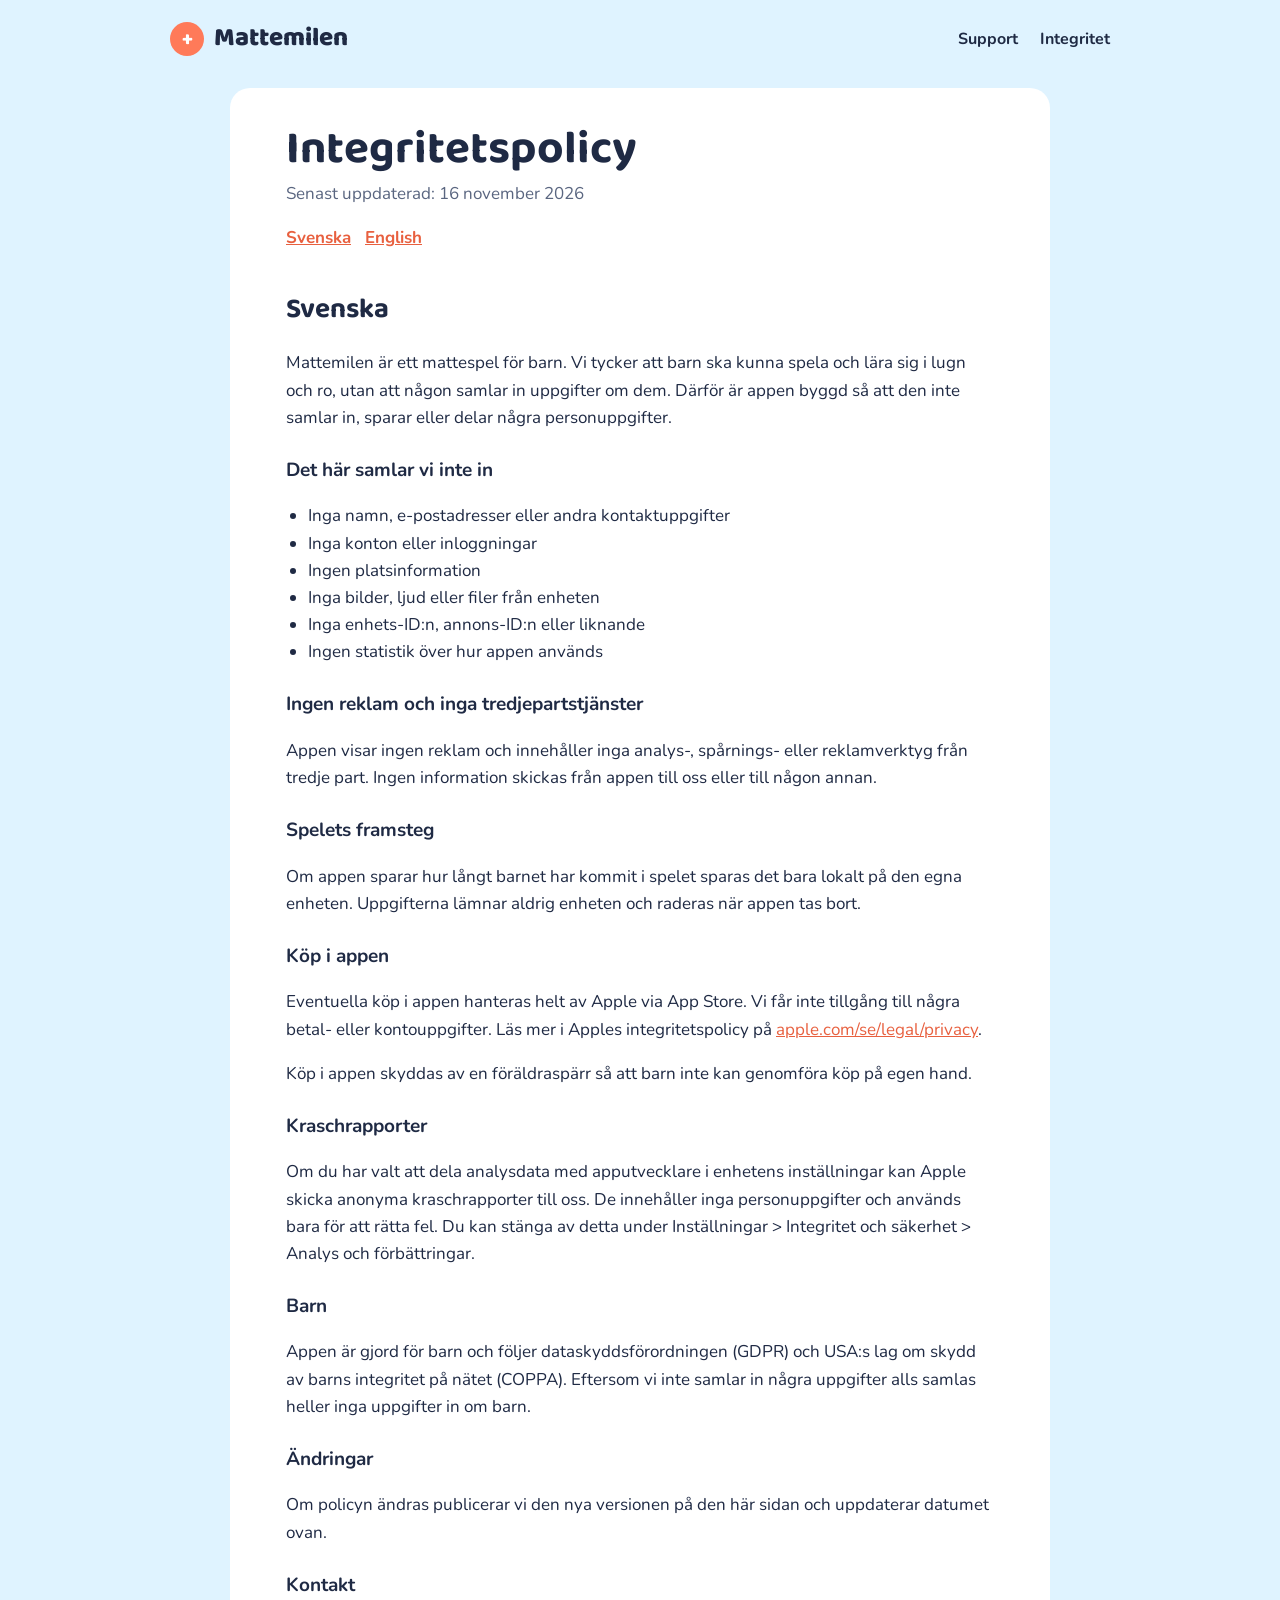
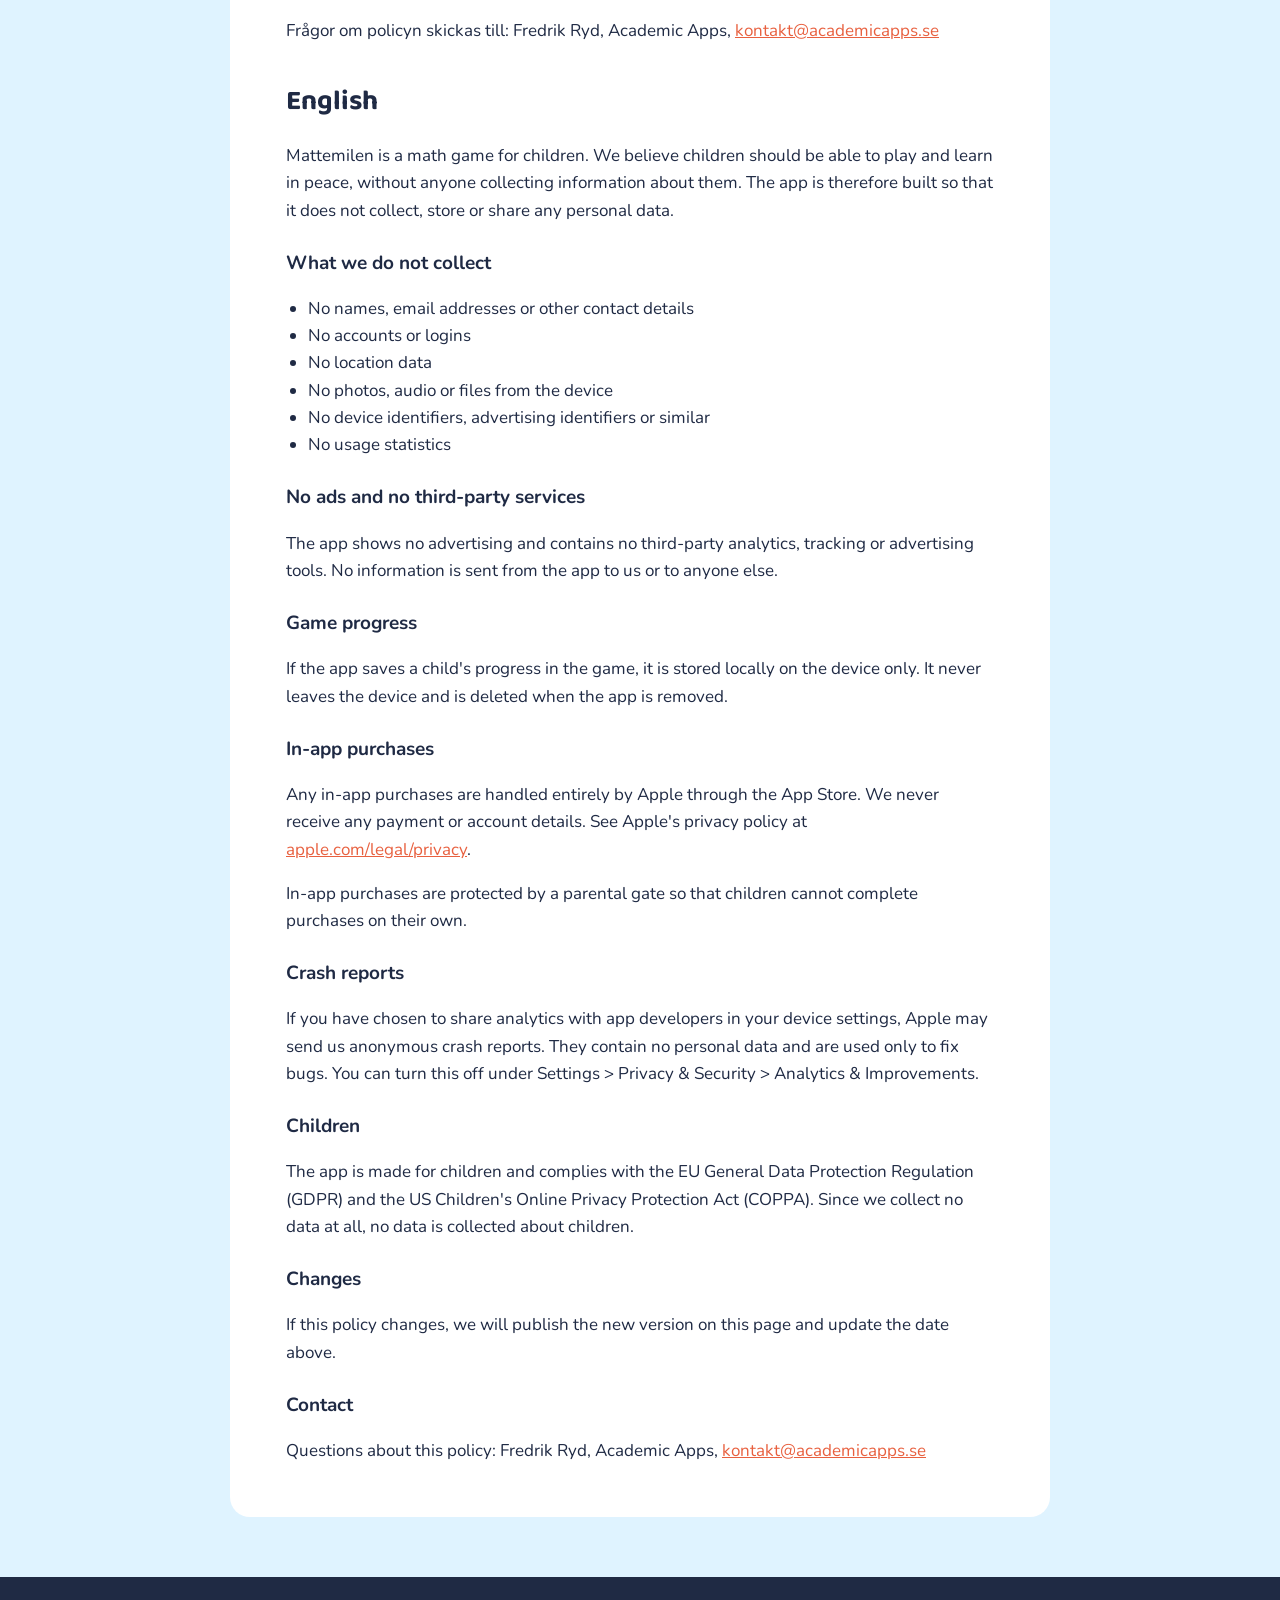
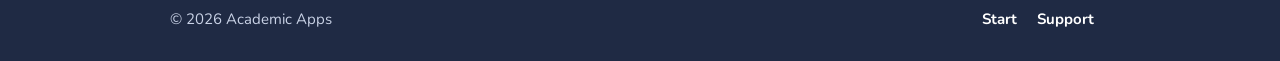
==== integritet.html @ d7e02ff3 "Add files via upload" ====
<!doctype html>
<html lang="sv">
<head>
  <meta charset="utf-8">
  <meta name="viewport" content="width=device-width, initial-scale=1">
  <title>Integritetspolicy – Mattemilen</title>
  <link rel="preconnect" href="https://fonts.googleapis.com">
  <link rel="preconnect" href="https://fonts.gstatic.com" crossorigin>
  <link href="https://fonts.googleapis.com/css2?family=Baloo+2:wght@700;800&family=Nunito:wght@400;700;800&display=swap" rel="stylesheet">
  <link rel="stylesheet" href="style.css">
</head>
<body>

<header class="top">
  <div class="wrap">
    <a class="logo" href="index.html"><span class="dot">+</span>Mattemilen</a>
    <nav>
      <a href="support.html">Support</a>
      <a href="integritet.html">Integritet</a>
    </nav>
  </div>
</header>

<main class="wrap">
  <article class="page">
    <h1>Integritetspolicy</h1>
    <p class="date">Senast uppdaterad: 16 november 2026</p>
    <p class="lang-switch"><a href="#svenska">Svenska</a><a href="#english">English</a></p>

    <h2 id="svenska">Svenska</h2>
    <p>Mattemilen är ett mattespel för barn. Vi tycker att barn ska kunna spela och lära sig i lugn och ro, utan att någon samlar in uppgifter om dem. Därför är appen byggd så att den inte samlar in, sparar eller delar några personuppgifter.</p>

    <h3>Det här samlar vi inte in</h3>
    <ul>
      <li>Inga namn, e-postadresser eller andra kontaktuppgifter</li>
      <li>Inga konton eller inloggningar</li>
      <li>Ingen platsinformation</li>
      <li>Inga bilder, ljud eller filer från enheten</li>
      <li>Inga enhets-ID:n, annons-ID:n eller liknande</li>
      <li>Ingen statistik över hur appen används</li>
    </ul>

    <h3>Ingen reklam och inga tredjepartstjänster</h3>
    <p>Appen visar ingen reklam och innehåller inga analys-, spårnings- eller reklamverktyg från tredje part. Ingen information skickas från appen till oss eller till någon annan.</p>

    <h3>Spelets framsteg</h3>
    <p>Om appen sparar hur långt barnet har kommit i spelet sparas det bara lokalt på den egna enheten. Uppgifterna lämnar aldrig enheten och raderas när appen tas bort.</p>

    <h3>Köp i appen</h3>
    <p>Eventuella köp i appen hanteras helt av Apple via App Store. Vi får inte tillgång till några betal- eller kontouppgifter. Läs mer i Apples integritetspolicy på <a href="https://www.apple.com/se/legal/privacy/">apple.com/se/legal/privacy</a>.</p>
    <p>Köp i appen skyddas av en föräldraspärr så att barn inte kan genomföra köp på egen hand.</p>

    <h3>Kraschrapporter</h3>
    <p>Om du har valt att dela analysdata med apputvecklare i enhetens inställningar kan Apple skicka anonyma kraschrapporter till oss. De innehåller inga personuppgifter och används bara för att rätta fel. Du kan stänga av detta under Inställningar &gt; Integritet och säkerhet &gt; Analys och förbättringar.</p>

    <h3>Barn</h3>
    <p>Appen är gjord för barn och följer dataskyddsförordningen (GDPR) och USA:s lag om skydd av barns integritet på nätet (COPPA). Eftersom vi inte samlar in några uppgifter alls samlas heller inga uppgifter in om barn.</p>

    <h3>Ändringar</h3>
    <p>Om policyn ändras publicerar vi den nya versionen på den här sidan och uppdaterar datumet ovan.</p>

    <h3>Kontakt</h3>
    <p>Frågor om policyn skickas till: Fredrik Ryd, Academic Apps, <a href="mailto:kontakt@academicapps.se">kontakt@academicapps.se</a></p>

    <h2 id="english">English</h2>
    <p>Mattemilen is a math game for children. We believe children should be able to play and learn in peace, without anyone collecting information about them. The app is therefore built so that it does not collect, store or share any personal data.</p>

    <h3>What we do not collect</h3>
    <ul>
      <li>No names, email addresses or other contact details</li>
      <li>No accounts or logins</li>
      <li>No location data</li>
      <li>No photos, audio or files from the device</li>
      <li>No device identifiers, advertising identifiers or similar</li>
      <li>No usage statistics</li>
    </ul>

    <h3>No ads and no third-party services</h3>
    <p>The app shows no advertising and contains no third-party analytics, tracking or advertising tools. No information is sent from the app to us or to anyone else.</p>

    <h3>Game progress</h3>
    <p>If the app saves a child's progress in the game, it is stored locally on the device only. It never leaves the device and is deleted when the app is removed.</p>

    <h3>In-app purchases</h3>
    <p>Any in-app purchases are handled entirely by Apple through the App Store. We never receive any payment or account details. See Apple's privacy policy at <a href="https://www.apple.com/legal/privacy/">apple.com/legal/privacy</a>.</p>
    <p>In-app purchases are protected by a parental gate so that children cannot complete purchases on their own.</p>

    <h3>Crash reports</h3>
    <p>If you have chosen to share analytics with app developers in your device settings, Apple may send us anonymous crash reports. They contain no personal data and are used only to fix bugs. You can turn this off under Settings &gt; Privacy &amp; Security &gt; Analytics &amp; Improvements.</p>

    <h3>Children</h3>
    <p>The app is made for children and complies with the EU General Data Protection Regulation (GDPR) and the US Children's Online Privacy Protection Act (COPPA). Since we collect no data at all, no data is collected about children.</p>

    <h3>Changes</h3>
    <p>If this policy changes, we will publish the new version on this page and update the date above.</p>

    <h3>Contact</h3>
    <p>Questions about this policy: Fredrik Ryd, Academic Apps, <a href="mailto:kontakt@academicapps.se">kontakt@academicapps.se</a></p>
  </article>
</main>

<footer>
  <div class="wrap">
    <div>© 2026 Academic Apps</div>
    <div>
      <a href="index.html">Start</a>
      <a href="support.html">Support</a>
    </div>
  </div>
</footer>

</body>
</html>
---- style.css ----
:root {
  --sky: #dff3ff;
  --sky-deep: #b9e4ff;
  --ink: #1f2a44;
  --muted: #5a6680;
  --road: #3d4660;
  --grass: #7fd18b;
  --sun: #ffc93c;
  --accent: #ff7a59;
  --accent-dark: #e8603f;
  --card: #ffffff;
  --radius: 20px;
}

* { box-sizing: border-box; }

html, body { margin: 0; }

body {
  font-family: "Nunito", system-ui, -apple-system, "Segoe UI", sans-serif;
  color: var(--ink);
  background: var(--sky);
  line-height: 1.6;
  font-size: 17px;
}

a { color: var(--accent-dark); }

.wrap { max-width: 980px; margin: 0 auto; padding: 0 20px; }

/* Header */
header.top {
  padding: 18px 0;
}
header.top .wrap {
  display: flex; align-items: center; justify-content: space-between; gap: 16px;
}
.logo {
  font-family: "Baloo 2", "Nunito", sans-serif;
  font-weight: 800; font-size: 26px; color: var(--ink); text-decoration: none;
  display: flex; align-items: center; gap: 10px;
}
.logo .dot {
  width: 34px; height: 34px; border-radius: 50%; background: var(--accent);
  color: #fff; display: grid; place-items: center; font-size: 20px; line-height: 1;
}
nav a {
  color: var(--ink); text-decoration: none; font-weight: 700; margin-left: 18px; font-size: 16px;
}
nav a:hover { color: var(--accent-dark); }

/* Hero */
.hero {
  background: linear-gradient(180deg, var(--sky) 0%, var(--sky-deep) 100%);
  padding: 30px 0 0;
  overflow: hidden;
}
.hero .wrap { text-align: center; }
.hero h1 {
  font-family: "Baloo 2", "Nunito", sans-serif;
  font-size: clamp(42px, 8vw, 76px);
  line-height: 1.05; margin: 10px 0 12px; letter-spacing: -0.5px;
}
.hero p.lead {
  font-size: clamp(18px, 2.6vw, 22px); color: var(--muted); max-width: 620px; margin: 0 auto 26px;
}
.btn {
  display: inline-block; background: var(--accent); color: #fff; text-decoration: none;
  font-weight: 800; padding: 14px 28px; border-radius: 999px; font-size: 18px;
  box-shadow: 0 6px 0 var(--accent-dark); transition: transform .1s;
}
.btn:hover { transform: translateY(-2px); }
.btn.soon { background: var(--ink); box-shadow: 0 6px 0 #0f1629; cursor: default; }
.btn.soon:hover { transform: none; }
.hero svg { display: block; width: 100%; height: auto; margin-top: 30px; }

/* Sections */
section { padding: 60px 0; }
section.white { background: #fff; }
h2 {
  font-family: "Baloo 2", "Nunito", sans-serif;
  font-size: clamp(30px, 4.5vw, 40px); margin: 0 0 10px; text-align: center;
}
.sub { text-align: center; color: var(--muted); margin: 0 auto 36px; max-width: 560px; }

.cards { display: grid; grid-template-columns: repeat(auto-fit, minmax(240px, 1fr)); gap: 20px; }
.card {
  background: var(--card); border-radius: var(--radius); padding: 26px;
  box-shadow: 0 4px 18px rgba(31, 42, 68, 0.08);
}
section.white .card { background: var(--sky); box-shadow: none; }
.card .icon { font-size: 38px; line-height: 1; }
.card h3 { margin: 12px 0 6px; font-size: 21px; }
.card p { margin: 0; color: var(--muted); }

.promise {
  display: flex; flex-wrap: wrap; justify-content: center; gap: 12px; margin-top: 10px;
}
.pill {
  background: #fff; border-radius: 999px; padding: 10px 18px; font-weight: 700;
  box-shadow: 0 3px 10px rgba(31, 42, 68, 0.07);
}

/* Text pages */
.page { background: #fff; border-radius: var(--radius); padding: 36px clamp(20px, 5vw, 56px); margin: 10px auto 60px; max-width: 820px; }
.page h1 { font-family: "Baloo 2", "Nunito", sans-serif; font-size: clamp(32px, 6vw, 46px); margin: 0 0 6px; line-height: 1.1; }
.page h2 { text-align: left; font-size: 28px; margin: 36px 0 8px; }
.page h3 { margin: 24px 0 4px; font-size: 19px; }
.page .date { color: var(--muted); margin-top: 0; }
.page ul { padding-left: 22px; }
.lang-switch { margin: 14px 0 0; }
.lang-switch a { font-weight: 700; margin-right: 14px; }

.faq details {
  background: var(--sky); border-radius: 14px; padding: 14px 18px; margin: 10px 0;
}
.faq summary { font-weight: 800; cursor: pointer; }
.faq details p { margin: 10px 0 0; color: var(--muted); }

.contact-box {
  background: var(--sky); border-radius: var(--radius); padding: 24px; text-align: center; margin-top: 28px;
}
.contact-box a { font-size: 22px; font-weight: 800; }

/* Footer */
footer {
  background: var(--ink); color: #c9d2e6; padding: 30px 0; font-size: 15px;
}
footer .wrap { display: flex; flex-wrap: wrap; justify-content: space-between; gap: 14px; }
footer a { color: #fff; text-decoration: none; margin-right: 16px; font-weight: 700; }

@media (max-width: 560px) {
  nav a { margin-left: 12px; font-size: 15px; }
  .logo { font-size: 22px; }
  .logo .dot { width: 30px; height: 30px; font-size: 17px; }
}
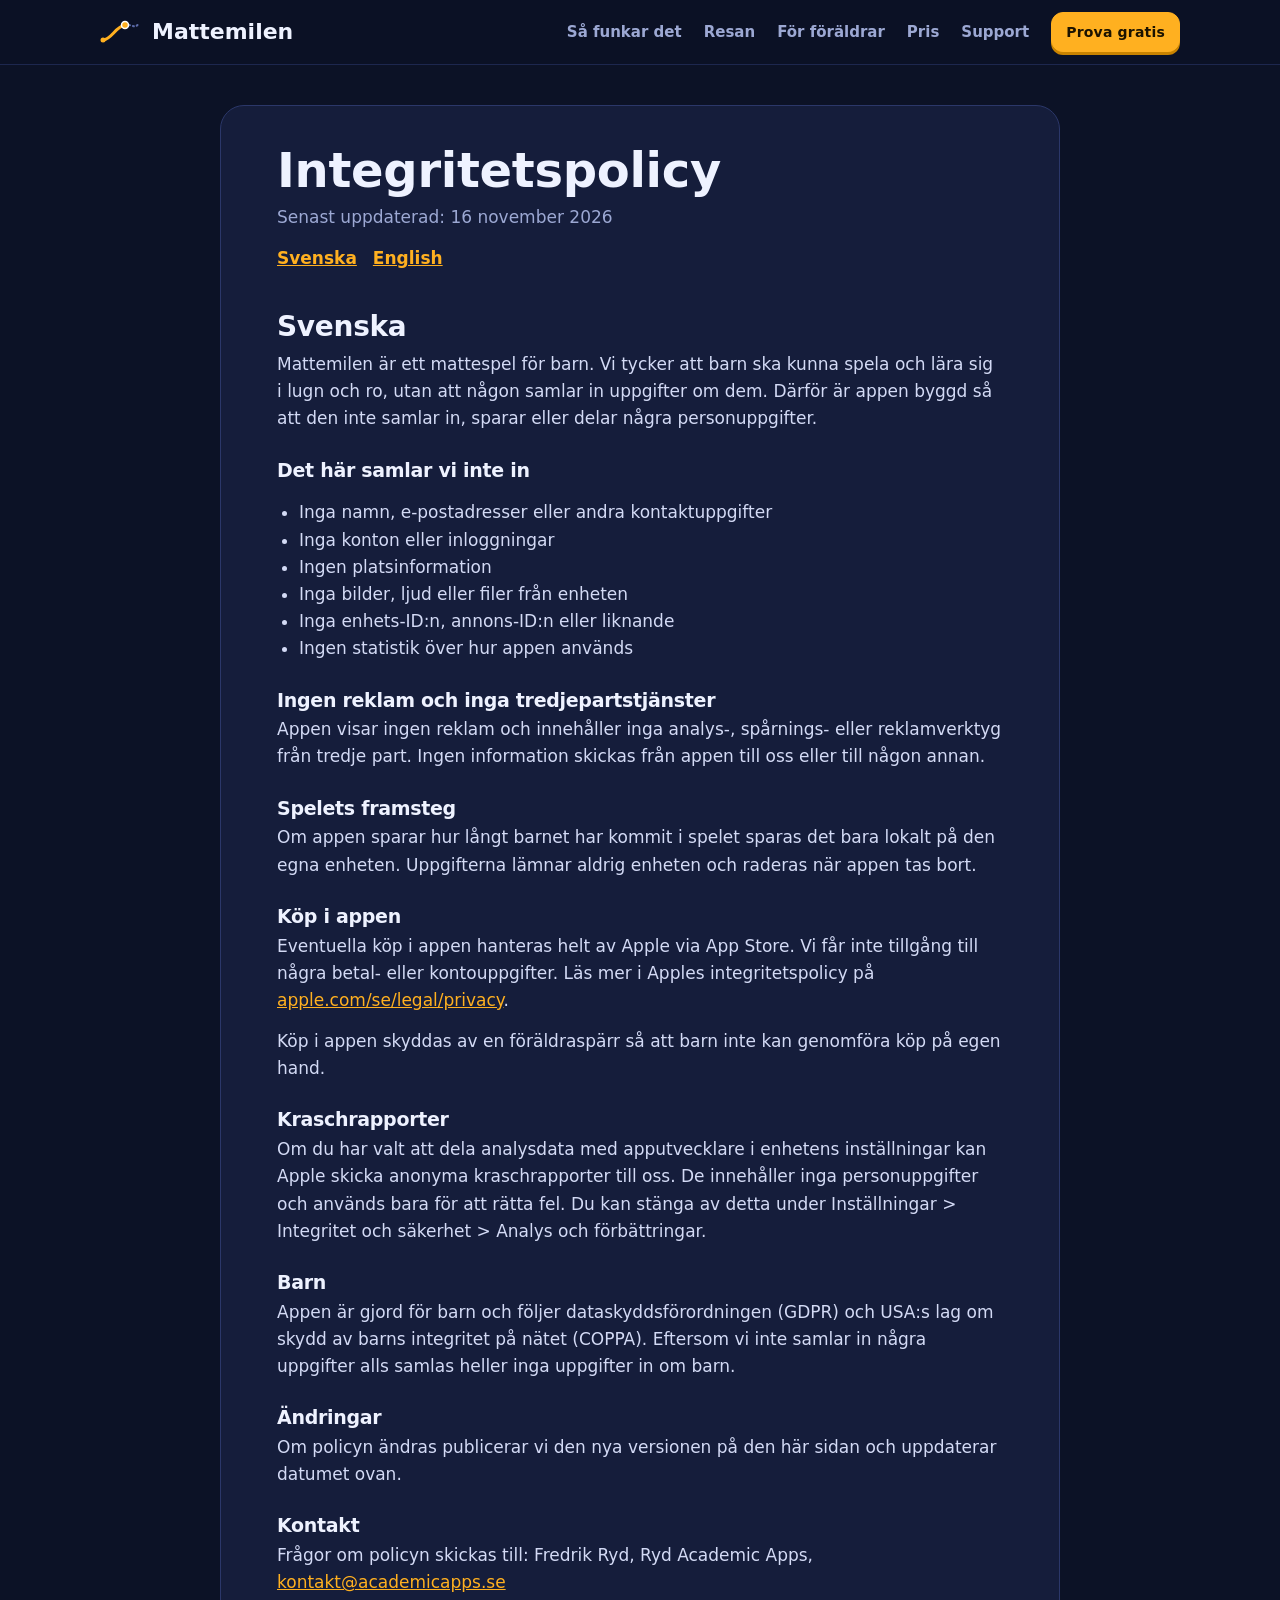
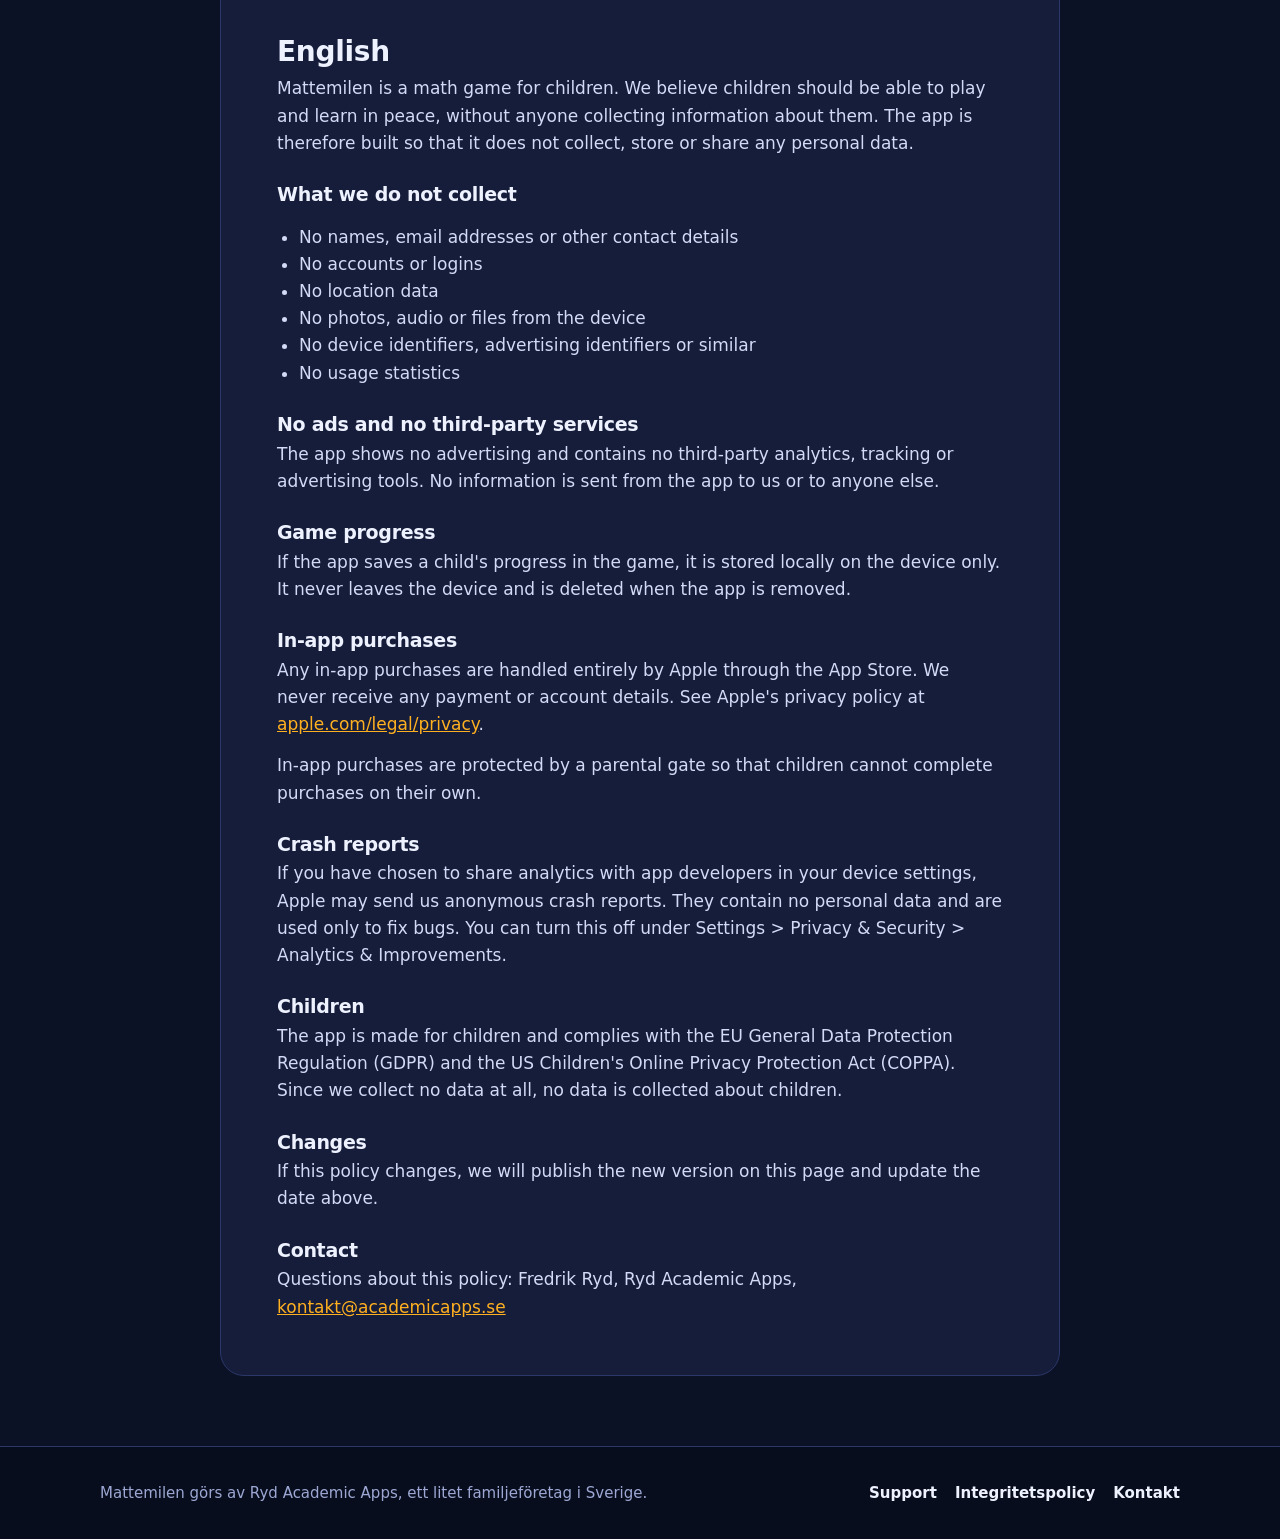
==== commit ac9bd98b: "Add files via upload" ====
--- a/integritet.html
+++ b/integritet.html
@@ -4,28 +4,33 @@
   <meta charset="utf-8">
   <meta name="viewport" content="width=device-width, initial-scale=1">
   <title>Integritetspolicy – Mattemilen</title>
-  <link rel="preconnect" href="https://fonts.googleapis.com">
-  <link rel="preconnect" href="https://fonts.gstatic.com" crossorigin>
-  <link href="https://fonts.googleapis.com/css2?family=Baloo+2:wght@700;800&family=Nunito:wght@400;700;800&display=swap" rel="stylesheet">
+  <meta name="theme-color" content="#0C1226">
   <link rel="stylesheet" href="style.css">
 </head>
 <body>
 
 <header class="top">
   <div class="wrap">
-    <a class="logo" href="index.html"><span class="dot">+</span>Mattemilen</a>
-    <nav>
+    <a class="logo" href="index.html" aria-label="Mattemilen, till startsidan">
+      <svg viewBox="0 0 84 52" aria-hidden="true"><path d="M6 42 C 24 40, 30 16, 50 12" fill="none" stroke="#FFB020" stroke-width="6" stroke-linecap="round"/><path d="M50 12 C 62 9, 70 22, 78 8" fill="none" stroke="#5B6AA8" stroke-width="4" stroke-dasharray="2 6" stroke-linecap="round"/><circle cx="6" cy="42" r="5" fill="#FFB020"/><circle cx="50" cy="12" r="7" fill="#FFB020" stroke="#fff" stroke-width="3"/></svg>
+      Mattemilen
+    </a>
+    <nav class="main">
+      <a href="index.html#sa-funkar-det">Så funkar det</a>
+      <a href="index.html#resan">Resan</a>
+      <a href="index.html#foralder">För föräldrar</a>
+      <a href="index.html#pris">Pris</a>
       <a href="support.html">Support</a>
-      <a href="integritet.html">Integritet</a>
+      <a class="btn go" href="index.html#pris">Prova gratis</a>
     </nav>
   </div>
 </header>
 
 <main class="wrap">
-  <article class="page">
+<article class="page">
     <h1>Integritetspolicy</h1>
     <p class="date">Senast uppdaterad: 16 november 2026</p>
-    <p class="lang-switch"><a href="#svenska">Svenska</a><a href="#english">English</a></p>
+    <p class="langs"><a href="#svenska">Svenska</a><a href="#english">English</a></p>
 
     <h2 id="svenska">Svenska</h2>
     <p>Mattemilen är ett mattespel för barn. Vi tycker att barn ska kunna spela och lära sig i lugn och ro, utan att någon samlar in uppgifter om dem. Därför är appen byggd så att den inte samlar in, sparar eller delar några personuppgifter.</p>
@@ -60,7 +65,7 @@
     <p>Om policyn ändras publicerar vi den nya versionen på den här sidan och uppdaterar datumet ovan.</p>
 
     <h3>Kontakt</h3>
-    <p>Frågor om policyn skickas till: Fredrik Ryd, Academic Apps, <a href="mailto:kontakt@academicapps.se">kontakt@academicapps.se</a></p>
+    <p>Frågor om policyn skickas till: Fredrik Ryd, Ryd Academic Apps, <a href="mailto:kontakt@academicapps.se">kontakt@academicapps.se</a></p>
 
     <h2 id="english">English</h2>
     <p>Mattemilen is a math game for children. We believe children should be able to play and learn in peace, without anyone collecting information about them. The app is therefore built so that it does not collect, store or share any personal data.</p>
@@ -95,17 +100,14 @@
     <p>If this policy changes, we will publish the new version on this page and update the date above.</p>
 
     <h3>Contact</h3>
-    <p>Questions about this policy: Fredrik Ryd, Academic Apps, <a href="mailto:kontakt@academicapps.se">kontakt@academicapps.se</a></p>
+    <p>Questions about this policy: Fredrik Ryd, Ryd Academic Apps, <a href="mailto:kontakt@academicapps.se">kontakt@academicapps.se</a></p>
   </article>
 </main>
 
 <footer>
   <div class="wrap">
-    <div>© 2026 Academic Apps</div>
-    <div>
-      <a href="index.html">Start</a>
-      <a href="support.html">Support</a>
-    </div>
+    <div>Mattemilen görs av Ryd Academic Apps, ett litet familjeföretag i Sverige.</div>
+    <div><a href="support.html">Support</a><a href="integritet.html">Integritetspolicy</a><a href="mailto:kontakt@academicapps.se">Kontakt</a></div>
   </div>
 </footer>
 
--- a/style.css
+++ b/style.css
@@ -1,136 +1,224 @@
+/* Mattemilen – samma formspråk som i spelet: nattkörning, vägskyltar och gul vägmarkering. */
+@font-face { font-family: "Inter"; font-style: normal; font-weight: 400 700; font-display: swap; src: url(fonts/inter.woff2) format("woff2"); }
+@font-face { font-family: "Space Grotesk"; font-style: normal; font-weight: 500 700; font-display: swap; src: url(fonts/space-grotesk.woff2) format("woff2"); }
+
 :root {
-  --sky: #dff3ff;
-  --sky-deep: #b9e4ff;
-  --ink: #1f2a44;
-  --muted: #5a6680;
-  --road: #3d4660;
-  --grass: #7fd18b;
-  --sun: #ffc93c;
-  --accent: #ff7a59;
-  --accent-dark: #e8603f;
-  --card: #ffffff;
-  --radius: 20px;
+  --bg: #0C1226; --bg2: #0F1630; --card: #151D3B; --card2: #1D2850; --line: #2B3769;
+  --ink: #EEF2FF; --mut: #9CA8D3;
+  --sun: #FFB020; --sun-d: #C98300; --on-sun: #1B1300;
+  --sign: #1D55C9; --ok: #34D399; --ok-bg: #0F3A30; --cyan: #22D3EE;
+  --display: "Space Grotesk", "Segoe UI", system-ui, sans-serif;
+  --body: "Inter", "Segoe UI", system-ui, -apple-system, sans-serif;
+  color-scheme: dark;
 }
-
 * { box-sizing: border-box; }
-
-html, body { margin: 0; }
-
-body {
-  font-family: "Nunito", system-ui, -apple-system, "Segoe UI", sans-serif;
-  color: var(--ink);
-  background: var(--sky);
-  line-height: 1.6;
-  font-size: 17px;
+html { scroll-behavior: smooth; scroll-padding-top: 76px; }
+html, body { margin: 0; background: var(--bg); color: var(--ink); font-family: var(--body); font-size: 17px; line-height: 1.6; }
+img { max-width: 100%; height: auto; display: block; }
+a { color: var(--sun); }
+h1, h2, h3, .display { font-family: var(--display); letter-spacing: -.3px; text-wrap: balance; }
+h1 { font-size: clamp(40px, 6.4vw, 68px); line-height: 1.04; margin: 0; }
+h2 { font-size: clamp(30px, 4.4vw, 44px); line-height: 1.1; margin: 0 0 14px; }
+h3 { font-size: 21px; line-height: 1.25; margin: 0 0 6px; }
+p { margin: 0 0 14px; }
+.mut { color: var(--mut); }
+.wrap { max-width: 1120px; margin: 0 auto; padding: 0 20px; }
+.narrow { max-width: 760px; }
+section { padding: 88px 0; position: relative; }
+.alt { background: var(--bg2); border-top: 1px solid var(--line); border-bottom: 1px solid var(--line); }
+.eyebrow { font-size: 13px; font-weight: 700; letter-spacing: 1.4px; text-transform: uppercase; color: var(--sun); margin-bottom: 12px; }
+.lead { font-size: clamp(18px, 2.2vw, 21px); color: var(--mut); }
+.center { text-align: center; }
+.center .lead { margin-left: auto; margin-right: auto; max-width: 640px; }
+
+/* vägskylt, precis som i spelet */
+.sign { display: inline-block; background: var(--sign); color: #fff; border: 2px solid #fff; border-radius: 6px; padding: 2px 10px; font-family: var(--display); font-weight: 700; text-transform: uppercase; letter-spacing: .6px; font-size: 14px; line-height: 1.5; white-space: nowrap; }
+.signs { display: inline-flex; align-items: center; gap: 10px; flex-wrap: wrap; }
+.signs .arr { color: var(--mut); font-weight: 700; }
+
+/* knappar */
+.btn { display: inline-flex; align-items: center; justify-content: center; gap: 10px; padding: 14px 22px; border-radius: 12px; font-weight: 700; font-size: 16px; text-decoration: none; color: var(--ink); background: var(--card2); border: 1px solid var(--line); font-family: var(--display); letter-spacing: .2px; }
+.btn.go { background: var(--sun); color: var(--on-sun); border-color: var(--sun); box-shadow: 0 4px 0 var(--sun-d); }
+.btn.go:hover { transform: translateY(-1px); }
+.btn small { display: block; font-family: var(--body); font-size: 11px; font-weight: 600; opacity: .75; letter-spacing: 0; line-height: 1.1; }
+.btn .t { display: flex; flex-direction: column; align-items: flex-start; line-height: 1.15; }
+.btn svg { width: 22px; height: 22px; flex: none; }
+.btns { display: flex; flex-wrap: wrap; gap: 12px; }
+
+/* sidhuvud */
+header.top { position: sticky; top: 0; z-index: 20; background: rgba(12, 18, 38, .88); backdrop-filter: blur(10px); -webkit-backdrop-filter: blur(10px); border-bottom: 1px solid rgba(43, 55, 105, .6); }
+header.top .wrap { display: flex; align-items: center; justify-content: space-between; gap: 16px; height: 64px; }
+.logo { display: inline-flex; align-items: center; gap: 10px; color: var(--ink); text-decoration: none; font-family: var(--display); font-weight: 700; font-size: 22px; }
+.logo svg { width: 42px; height: 26px; }
+nav.main { display: flex; align-items: center; gap: 22px; }
+nav.main a { color: var(--mut); text-decoration: none; font-weight: 600; font-size: 15px; }
+nav.main a:hover { color: var(--ink); }
+nav.main .btn { padding: 8px 14px; font-size: 14px; color: var(--on-sun); box-shadow: 0 3px 0 var(--sun-d); }
+@media (max-width: 860px) { nav.main a:not(.btn) { display: none; } }
+
+/* hero */
+.hero { padding: 56px 0 0; overflow: hidden; background:
+  radial-gradient(1200px 500px at 85% 10%, rgba(29, 85, 201, .35), transparent 60%),
+  radial-gradient(800px 400px at 0% 100%, rgba(255, 176, 32, .10), transparent 60%), var(--bg); }
+.hero .wrap { display: grid; grid-template-columns: 1.15fr .85fr; gap: 40px; align-items: center; }
+.hero h1 .y { color: var(--sun); }
+.hero .lead { margin: 18px 0 28px; max-width: 560px; }
+.hero .fine { margin-top: 16px; font-size: 15px; color: var(--mut); }
+.hero .fine b { color: var(--ink); }
+.facts { display: flex; flex-wrap: wrap; gap: 10px; margin-top: 30px; }
+.fact { background: var(--card); border: 1px solid var(--line); border-radius: 99px; padding: 7px 14px; font-weight: 700; font-size: 14px; }
+.fact b { font-family: var(--display); color: var(--sun); }
+.phone-stage { position: relative; display: flex; justify-content: center; padding-bottom: 40px; }
+.phone-stage::before { content: ""; position: absolute; width: 380px; height: 380px; border-radius: 50%; background: radial-gradient(circle, rgba(255, 176, 32, .28), transparent 65%); top: 18%; }
+.heroroad { height: 120px; margin-top: -10px; display: block; width: 100%; }
+
+/* telefonram */
+.phone { position: relative; width: 290px; max-width: 78vw; border-radius: 44px; padding: 10px; background: #050816; border: 1px solid #36427A; box-shadow: 0 30px 80px rgba(0, 0, 0, .55), inset 0 0 0 2px #1b2346; }
+.phone img { border-radius: 34px; width: 100%; height: auto; }
+.phone.sm { width: 240px; border-radius: 38px; }
+.phone.sm img { border-radius: 29px; }
+.phones { display: flex; gap: 24px; justify-content: center; flex-wrap: wrap; }
+.phones figure { margin: 0; display: flex; flex-direction: column; align-items: center; gap: 14px; }
+.phones figcaption { font-size: 14px; color: var(--mut); text-align: center; max-width: 240px; }
+
+/* två kolumner */
+.split { display: grid; grid-template-columns: 1fr 1fr; gap: 56px; align-items: center; }
+.split.rev > :first-child { order: 2; }
+@media (max-width: 860px) {
+  .hero .wrap, .split { grid-template-columns: 1fr; gap: 40px; }
+  .split.rev > :first-child { order: 0; }
+  section { padding: 64px 0; }
 }
 
-a { color: var(--accent-dark); }
-
-.wrap { max-width: 980px; margin: 0 auto; padding: 0 20px; }
-
-/* Header */
-header.top {
-  padding: 18px 0;
-}
-header.top .wrap {
-  display: flex; align-items: center; justify-content: space-between; gap: 16px;
-}
-.logo {
-  font-family: "Baloo 2", "Nunito", sans-serif;
-  font-weight: 800; font-size: 26px; color: var(--ink); text-decoration: none;
-  display: flex; align-items: center; gap: 10px;
-}
-.logo .dot {
-  width: 34px; height: 34px; border-radius: 50%; background: var(--accent);
-  color: #fff; display: grid; place-items: center; font-size: 20px; line-height: 1;
-}
-nav a {
-  color: var(--ink); text-decoration: none; font-weight: 700; margin-left: 18px; font-size: 16px;
-}
-nav a:hover { color: var(--accent-dark); }
-
-/* Hero */
-.hero {
-  background: linear-gradient(180deg, var(--sky) 0%, var(--sky-deep) 100%);
-  padding: 30px 0 0;
-  overflow: hidden;
-}
-.hero .wrap { text-align: center; }
-.hero h1 {
-  font-family: "Baloo 2", "Nunito", sans-serif;
-  font-size: clamp(42px, 8vw, 76px);
-  line-height: 1.05; margin: 10px 0 12px; letter-spacing: -0.5px;
-}
-.hero p.lead {
-  font-size: clamp(18px, 2.6vw, 22px); color: var(--muted); max-width: 620px; margin: 0 auto 26px;
-}
-.btn {
-  display: inline-block; background: var(--accent); color: #fff; text-decoration: none;
-  font-weight: 800; padding: 14px 28px; border-radius: 999px; font-size: 18px;
-  box-shadow: 0 6px 0 var(--accent-dark); transition: transform .1s;
-}
-.btn:hover { transform: translateY(-2px); }
-.btn.soon { background: var(--ink); box-shadow: 0 6px 0 #0f1629; cursor: default; }
-.btn.soon:hover { transform: none; }
-.hero svg { display: block; width: 100%; height: auto; margin-top: 30px; }
-
-/* Sections */
-section { padding: 60px 0; }
-section.white { background: #fff; }
-h2 {
-  font-family: "Baloo 2", "Nunito", sans-serif;
-  font-size: clamp(30px, 4.5vw, 40px); margin: 0 0 10px; text-align: center;
-}
-.sub { text-align: center; color: var(--muted); margin: 0 auto 36px; max-width: 560px; }
-
-.cards { display: grid; grid-template-columns: repeat(auto-fit, minmax(240px, 1fr)); gap: 20px; }
-.card {
-  background: var(--card); border-radius: var(--radius); padding: 26px;
-  box-shadow: 0 4px 18px rgba(31, 42, 68, 0.08);
-}
-section.white .card { background: var(--sky); box-shadow: none; }
-.card .icon { font-size: 38px; line-height: 1; }
-.card h3 { margin: 12px 0 6px; font-size: 21px; }
-.card p { margin: 0; color: var(--muted); }
-
-.promise {
-  display: flex; flex-wrap: wrap; justify-content: center; gap: 12px; margin-top: 10px;
-}
-.pill {
-  background: #fff; border-radius: 999px; padding: 10px 18px; font-weight: 700;
-  box-shadow: 0 3px 10px rgba(31, 42, 68, 0.07);
-}
-
-/* Text pages */
-.page { background: #fff; border-radius: var(--radius); padding: 36px clamp(20px, 5vw, 56px); margin: 10px auto 60px; max-width: 820px; }
-.page h1 { font-family: "Baloo 2", "Nunito", sans-serif; font-size: clamp(32px, 6vw, 46px); margin: 0 0 6px; line-height: 1.1; }
-.page h2 { text-align: left; font-size: 28px; margin: 36px 0 8px; }
-.page h3 { margin: 24px 0 4px; font-size: 19px; }
-.page .date { color: var(--muted); margin-top: 0; }
+/* berättelsen */
+.story-img { border-radius: 20px; border: 1px solid var(--line); aspect-ratio: 16 / 10; object-fit: cover; width: 100%; box-shadow: 0 20px 60px rgba(0, 0, 0, .4); }
+.story p { color: #D3DAF5; }
+.sig { font-family: var(--display); font-weight: 700; color: var(--ink); margin-top: 22px; }
+.sig span { display: block; font-family: var(--body); font-weight: 500; color: var(--mut); font-size: 15px; }
+
+/* resetimmen */
+.hour { display: grid; grid-template-columns: 2fr 1fr 1fr; gap: 8px; margin: 34px 0 14px; }
+.seg { border-radius: 14px; padding: 18px 16px; min-height: 130px; display: flex; flex-direction: column; justify-content: space-between; border: 1px solid var(--line); background: var(--card); }
+.seg .min { font-family: var(--display); font-weight: 700; font-size: 38px; line-height: 1; }
+.seg .min small { font-size: 16px; color: var(--mut); margin-left: 4px; }
+.seg b { font-size: 16px; } .seg span { display: block; font-size: 14px; color: var(--mut); line-height: 1.4; }
+.seg.math { background: var(--sun); border-color: var(--sun); color: var(--on-sun); }
+.seg.math .min small, .seg.math span { color: #4a3300; }
+.seg.off { background: var(--ok-bg); border-color: var(--ok); }
+.seg.off .min { color: var(--ok); }
+.clock { display: flex; justify-content: space-between; font-size: 13px; color: var(--mut); font-variant-numeric: tabular-nums; padding: 0 2px; }
+@media (max-width: 620px) { .hour { grid-template-columns: 1fr; } .seg { min-height: 0; flex-direction: row; align-items: center; gap: 16px; } .clock { display: none; } }
+
+/* så fungerar det */
+.steps { display: grid; grid-template-columns: repeat(3, 1fr); gap: 18px; margin-top: 40px; }
+.step { background: var(--card); border: 1px solid var(--line); border-radius: 20px; padding: 22px; }
+.step img { width: 88px; height: 88px; border-radius: 22px; margin-bottom: 16px; }
+.step .n { font-family: var(--display); color: var(--sun); font-weight: 700; font-size: 14px; letter-spacing: 1px; }
+.step p { color: var(--mut); margin: 0; font-size: 16px; }
+@media (max-width: 860px) { .steps { grid-template-columns: 1fr; } }
+
+/* resan: 50 stopp */
+.road-strip { margin-top: 36px; position: relative; }
+.stops { display: grid; grid-auto-flow: column; grid-auto-columns: 260px; gap: 16px; overflow-x: auto; scroll-snap-type: x mandatory; padding: 4px 20px 26px; scrollbar-width: thin; scrollbar-color: var(--line) transparent; }
+.stop { scroll-snap-align: start; background: var(--card); border: 1px solid var(--line); border-radius: 18px; overflow: hidden; }
+.stop img { aspect-ratio: 16 / 9; object-fit: cover; width: 100%; }
+.stop .b { padding: 12px 14px 16px; }
+.stop .km { font-size: 12px; color: var(--mut); font-weight: 700; letter-spacing: .5px; font-variant-numeric: tabular-nums; float: right; margin-top: 3px; }
+.stop p { margin: 8px 0 0; font-size: 15px; color: #D3DAF5; line-height: 1.4; }
+.roadline { height: 10px; margin: 0 20px; border-radius: 99px; background: #060A18; border: 1px solid var(--line); position: relative; overflow: hidden; }
+.roadline i { position: absolute; inset: 0; background: repeating-linear-gradient(90deg, var(--sun) 0 14px, transparent 14px 22px); opacity: .9; }
+.strip-hint { text-align: center; color: var(--mut); font-size: 14px; margin-top: 12px; }
+
+/* räkna på det */
+.calcs { display: grid; grid-template-columns: repeat(3, 1fr); gap: 18px; margin-top: 36px; }
+.calc { background: var(--card); border: 1px solid var(--line); border-radius: 20px; overflow: hidden; display: flex; flex-direction: column; }
+.calc img { aspect-ratio: 16 / 9; object-fit: cover; width: 100%; }
+.calc .b { padding: 16px 18px 20px; display: flex; flex-direction: column; align-items: flex-start; gap: 12px; flex: 1; }
+.calc .q { align-self: stretch; }
+.calc .q { background: var(--card2); border-left: 3px solid var(--sun); border-radius: 4px 12px 12px 4px; padding: 12px 14px; font-size: 16px; flex: 1; }
+.calc .q b { display: block; font-size: 11px; letter-spacing: 1px; text-transform: uppercase; color: var(--sun); margin-bottom: 4px; }
+.calc details summary { display: inline-block; cursor: pointer; list-style: none; font-size: 14px; font-weight: 700; color: var(--on-sun); background: var(--sun); padding: 7px 16px; border-radius: 99px; font-family: var(--display); }
+.calc details summary::-webkit-details-marker { display: none; }
+.calc details[open] summary { background: var(--card2); color: var(--mut); }
+.calc details p { margin: 10px 0 0; font-family: var(--display); font-weight: 700; font-size: 22px; color: var(--ok); }
+@media (max-width: 860px) { .calcs { grid-template-columns: 1fr; } }
+
+/* vad barnet lär sig */
+.chips { display: flex; flex-wrap: wrap; gap: 8px; margin: 22px 0 28px; }
+.chip { font-size: 14px; font-weight: 700; padding: 6px 12px; border-radius: 99px; color: var(--c, var(--sun)); background: color-mix(in srgb, var(--c, var(--sun)) 15%, transparent); border: 1px solid color-mix(in srgb, var(--c, var(--sun)) 35%, transparent); }
+.feats { display: grid; grid-template-columns: 1fr 1fr; gap: 14px; }
+.feat { background: var(--card); border: 1px solid var(--line); border-radius: 16px; padding: 16px; }
+.feat b { display: block; font-family: var(--display); font-size: 17px; margin-bottom: 2px; }
+.feat span { font-size: 15px; color: var(--mut); line-height: 1.45; display: block; }
+@media (max-width: 560px) { .feats { grid-template-columns: 1fr; } }
+
+/* förälder */
+.proof { display: flex; gap: 16px; align-items: center; background: var(--ok-bg); border: 1px solid var(--ok); border-radius: 16px; padding: 16px 18px; margin: 22px 0; }
+.proof img { width: 64px; height: 64px; border-radius: 16px; flex: none; }
+.proof b { color: var(--ok); font-family: var(--display); font-size: 18px; display: block; }
+.proof span { font-size: 15px; color: #B6F5DC; }
+.goals { display: flex; gap: 8px; margin: 6px 0 20px; }
+.goals span { font-family: var(--display); font-weight: 700; padding: 8px 16px; border-radius: 12px; background: var(--card2); border: 1px solid var(--line); }
+.goals span.on { background: var(--sun); color: var(--on-sun); border-color: var(--sun); }
+
+/* tryggt */
+.safe { display: grid; grid-template-columns: repeat(5, 1fr); gap: 14px; margin-top: 36px; }
+.safe div { background: var(--card); border: 1px solid var(--line); border-radius: 18px; padding: 20px 16px; text-align: center; }
+.safe svg { width: 34px; height: 34px; color: var(--sun); margin: 0 auto 10px; display: block; }
+.safe b { display: block; font-family: var(--display); font-size: 17px; line-height: 1.25; }
+.safe span { display: block; font-size: 14px; color: var(--mut); margin-top: 4px; line-height: 1.4; }
+@media (max-width: 960px) { .safe { grid-template-columns: repeat(2, 1fr); } }
+
+/* pris */
+.price { max-width: 620px; margin: 36px auto 0; background: linear-gradient(180deg, var(--card2), var(--card)); border: 2px solid var(--sun); border-radius: 26px; padding: 34px 30px; text-align: center; box-shadow: 0 0 0 6px rgba(255, 176, 32, .1); }
+.price .amount { font-family: var(--display); font-size: 72px; font-weight: 700; line-height: 1; color: var(--sun); }
+.price .amount small { font-size: 26px; color: var(--mut); }
+.price .tag { display: inline-block; font-size: 12px; font-weight: 700; letter-spacing: 1px; text-transform: uppercase; background: var(--sun); color: var(--on-sun); border-radius: 99px; padding: 4px 12px; margin-bottom: 14px; }
+.price ul { list-style: none; padding: 0; margin: 22px 0 26px; display: grid; gap: 8px; text-align: left; max-width: 380px; margin-left: auto; margin-right: auto; }
+.price li { display: flex; gap: 10px; align-items: baseline; }
+.price li::before { content: "✓"; color: var(--ok); font-weight: 700; }
+.price .btns { justify-content: center; }
+
+/* frågor */
+.faq { max-width: 780px; margin: 30px auto 0; }
+.faq details { background: var(--card); border: 1px solid var(--line); border-radius: 16px; padding: 16px 20px; margin: 10px 0; }
+.faq summary { cursor: pointer; font-weight: 700; font-family: var(--display); font-size: 18px; list-style: none; display: flex; justify-content: space-between; gap: 12px; }
+.faq summary::-webkit-details-marker { display: none; }
+.faq summary::after { content: "+"; color: var(--sun); font-size: 22px; line-height: 1; }
+.faq details[open] summary::after { content: "−"; }
+.faq details p { margin: 10px 0 0; color: var(--mut); }
+
+/* avslutning */
+.final { text-align: center; padding: 100px 0 90px; background:
+  linear-gradient(180deg, rgba(12, 18, 38, .55), rgba(12, 18, 38, .78) 55%, var(--bg) 96%), url(img/stopp/s49.jpg) center / cover no-repeat; }
+.final h2 { font-size: clamp(34px, 5vw, 52px); }
+.final .btns { justify-content: center; margin-top: 26px; }
+
+/* sidfot */
+footer { background: #080D1E; border-top: 1px solid var(--line); padding: 34px 0; font-size: 15px; color: var(--mut); }
+footer .wrap { display: flex; flex-wrap: wrap; justify-content: space-between; gap: 16px; align-items: center; }
+footer a { color: var(--ink); text-decoration: none; font-weight: 600; margin-left: 18px; }
+footer a:first-child { margin-left: 0; }
+
+/* textsidor (support och integritet) */
+.page { background: var(--card); border: 1px solid var(--line); border-radius: 24px; padding: 40px clamp(20px, 5vw, 56px); margin: 40px auto 70px; max-width: 840px; }
+.page h1 { font-size: clamp(34px, 5vw, 48px); margin-bottom: 8px; }
+.page h2 { font-size: 28px; margin: 40px 0 8px; }
+.page h3 { font-size: 19px; margin: 26px 0 4px; }
+.page p, .page li { color: #D3DAF5; }
 .page ul { padding-left: 22px; }
-.lang-switch { margin: 14px 0 0; }
-.lang-switch a { font-weight: 700; margin-right: 14px; }
-
-.faq details {
-  background: var(--sky); border-radius: 14px; padding: 14px 18px; margin: 10px 0;
-}
-.faq summary { font-weight: 800; cursor: pointer; }
-.faq details p { margin: 10px 0 0; color: var(--muted); }
-
-.contact-box {
-  background: var(--sky); border-radius: var(--radius); padding: 24px; text-align: center; margin-top: 28px;
-}
-.contact-box a { font-size: 22px; font-weight: 800; }
-
-/* Footer */
-footer {
-  background: var(--ink); color: #c9d2e6; padding: 30px 0; font-size: 15px;
-}
-footer .wrap { display: flex; flex-wrap: wrap; justify-content: space-between; gap: 14px; }
-footer a { color: #fff; text-decoration: none; margin-right: 16px; font-weight: 700; }
-
-@media (max-width: 560px) {
-  nav a { margin-left: 12px; font-size: 15px; }
-  .logo { font-size: 22px; }
-  .logo .dot { width: 30px; height: 30px; font-size: 17px; }
-}
+.page .date { color: var(--mut); }
+.page .faq { margin: 20px 0 0; }
+.page .faq details { background: var(--card2); }
+.contact { background: var(--card2); border: 1px solid var(--line); border-radius: 18px; padding: 24px; text-align: center; margin-top: 28px; }
+.contact a { font-family: var(--display); font-size: 22px; font-weight: 700; }
+.langs a { font-weight: 700; margin-right: 16px; }
+
+@media (prefers-reduced-motion: reduce) { html { scroll-behavior: auto; } }
+
+/* urval av stopp */
+.stops.five { grid-auto-flow: row; grid-template-columns: repeat(3, minmax(0, 1fr)); grid-auto-columns: auto; overflow: visible; max-width: 1120px; margin: 0 auto; padding: 4px 20px 0; }
+.stop.more { display: flex; align-items: center; background: linear-gradient(160deg, var(--card2), var(--card)); border-style: dashed; }
+.stop.more .big { font-family: var(--display); font-weight: 700; font-size: 34px; color: var(--sun); margin: 10px 0 0; line-height: 1.1; }
+@media (max-width: 860px) { .stops.five { grid-template-columns: repeat(2, minmax(0, 1fr)); } }
+@media (max-width: 560px) { .stops.five { grid-template-columns: 1fr; } }
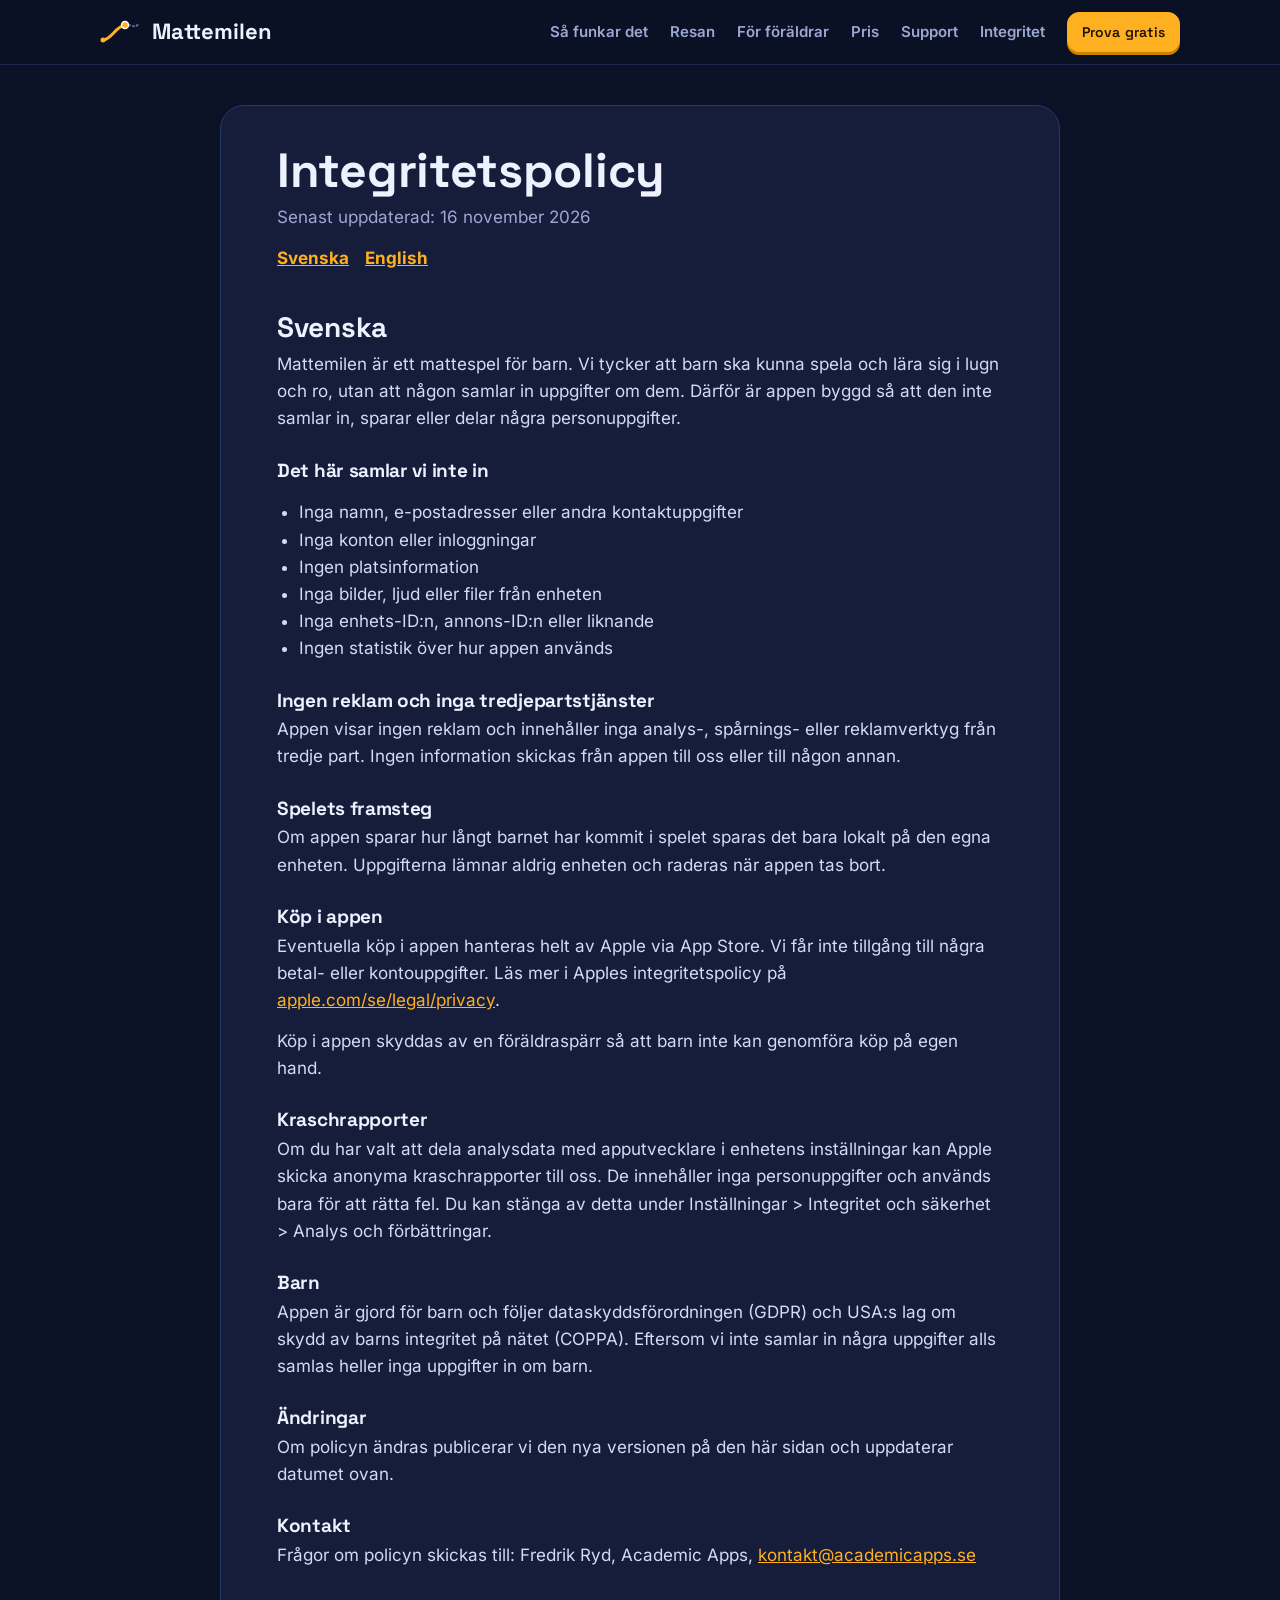
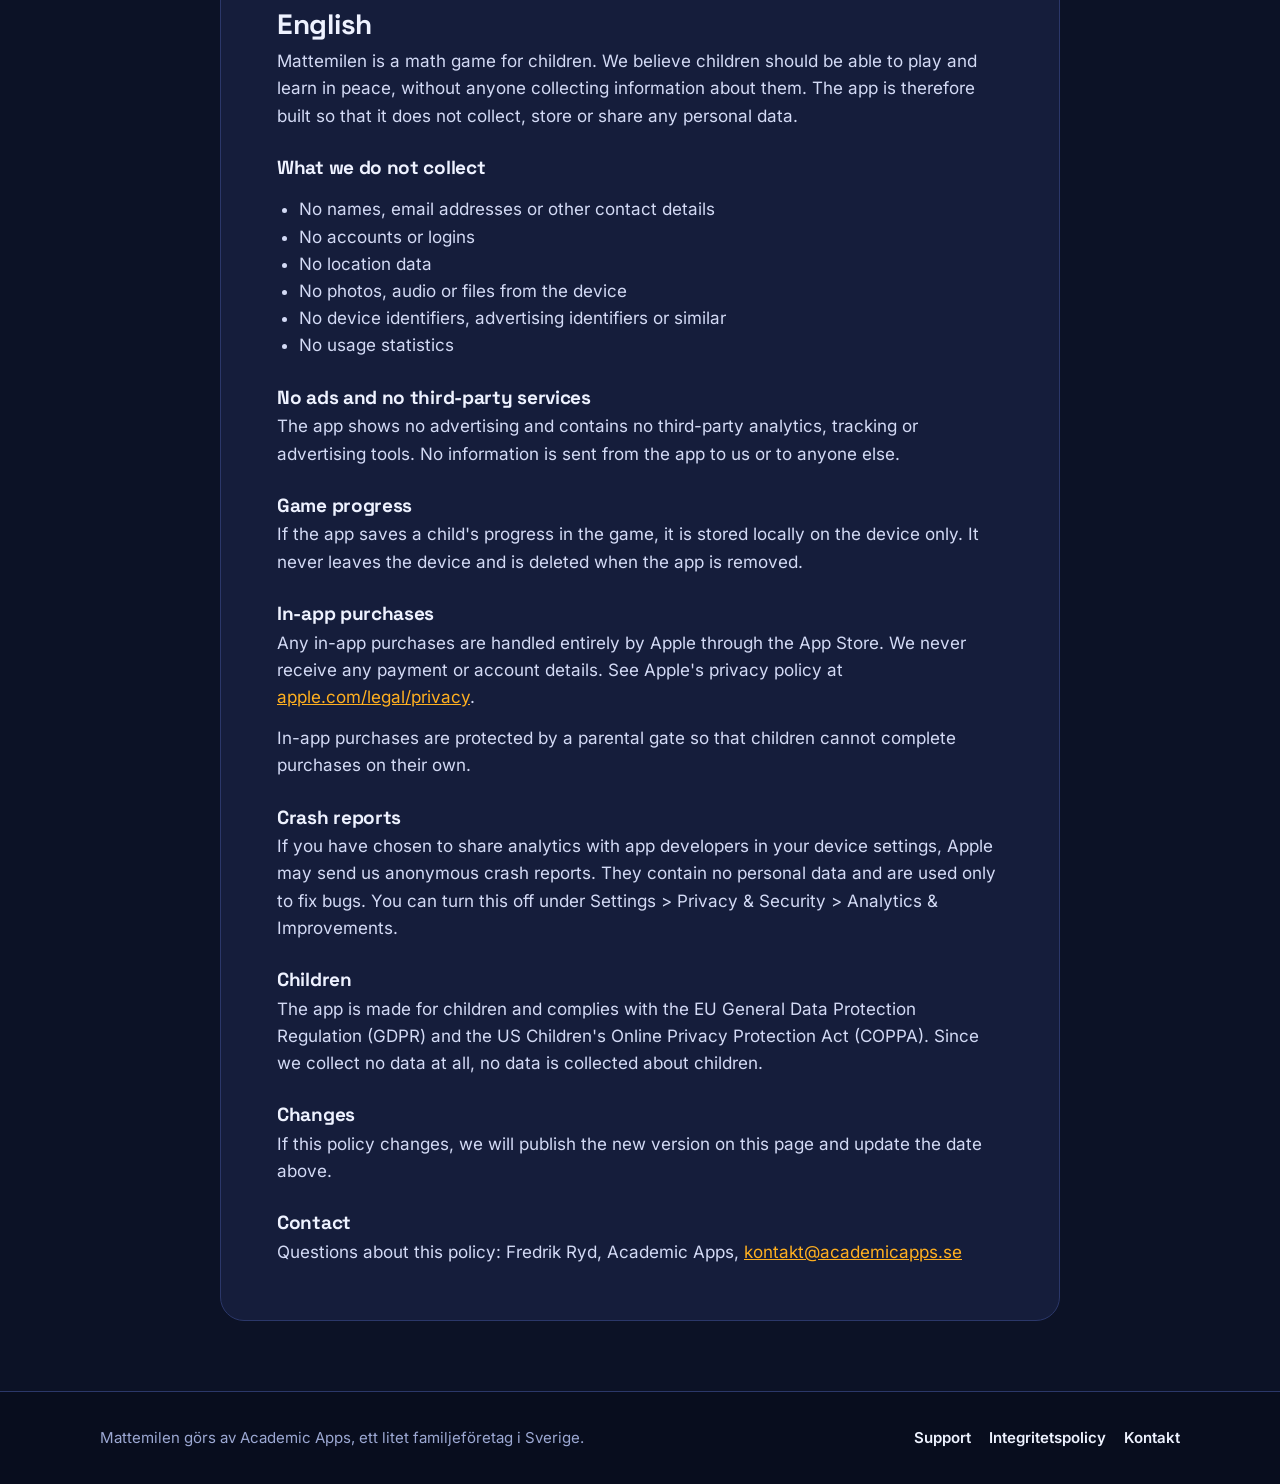
==== commit 938530d8: "Add files via upload" ====
--- a/integritet.html
+++ b/integritet.html
@@ -21,6 +21,7 @@
       <a href="index.html#foralder">För föräldrar</a>
       <a href="index.html#pris">Pris</a>
       <a href="support.html">Support</a>
+      <a href="integritet.html">Integritet</a>
       <a class="btn go" href="index.html#pris">Prova gratis</a>
     </nav>
   </div>
@@ -65,7 +66,7 @@
     <p>Om policyn ändras publicerar vi den nya versionen på den här sidan och uppdaterar datumet ovan.</p>
 
     <h3>Kontakt</h3>
-    <p>Frågor om policyn skickas till: Fredrik Ryd, Ryd Academic Apps, <a href="mailto:kontakt@academicapps.se">kontakt@academicapps.se</a></p>
+    <p>Frågor om policyn skickas till: Fredrik Ryd, Academic Apps, <a href="mailto:kontakt@academicapps.se">kontakt@academicapps.se</a></p>
 
     <h2 id="english">English</h2>
     <p>Mattemilen is a math game for children. We believe children should be able to play and learn in peace, without anyone collecting information about them. The app is therefore built so that it does not collect, store or share any personal data.</p>
@@ -100,13 +101,13 @@
     <p>If this policy changes, we will publish the new version on this page and update the date above.</p>
 
     <h3>Contact</h3>
-    <p>Questions about this policy: Fredrik Ryd, Ryd Academic Apps, <a href="mailto:kontakt@academicapps.se">kontakt@academicapps.se</a></p>
+    <p>Questions about this policy: Fredrik Ryd, Academic Apps, <a href="mailto:kontakt@academicapps.se">kontakt@academicapps.se</a></p>
   </article>
 </main>
 
 <footer>
   <div class="wrap">
-    <div>Mattemilen görs av Ryd Academic Apps, ett litet familjeföretag i Sverige.</div>
+    <div>Mattemilen görs av Academic Apps, ett litet familjeföretag i Sverige.</div>
     <div><a href="support.html">Support</a><a href="integritet.html">Integritetspolicy</a><a href="mailto:kontakt@academicapps.se">Kontakt</a></div>
   </div>
 </footer>
--- a/style.css
+++ b/style.css
@@ -1,6 +1,6 @@
 /* Mattemilen – samma formspråk som i spelet: nattkörning, vägskyltar och gul vägmarkering. */
-@font-face { font-family: "Inter"; font-style: normal; font-weight: 400 700; font-display: swap; src: url(fonts/inter.woff2) format("woff2"); }
-@font-face { font-family: "Space Grotesk"; font-style: normal; font-weight: 500 700; font-display: swap; src: url(fonts/space-grotesk.woff2) format("woff2"); }
+@font-face { font-family: "Inter"; font-style: normal; font-weight: 400 700; font-display: swap; src: url(inter.woff2) format("woff2"); }
+@font-face { font-family: "Space Grotesk"; font-style: normal; font-weight: 500 700; font-display: swap; src: url(space-grotesk.woff2) format("woff2"); }
 
 :root {
   --bg: #0C1226; --bg2: #0F1630; --card: #151D3B; --card2: #1D2850; --line: #2B3769;
@@ -190,7 +190,7 @@
 
 /* avslutning */
 .final { text-align: center; padding: 100px 0 90px; background:
-  linear-gradient(180deg, rgba(12, 18, 38, .55), rgba(12, 18, 38, .78) 55%, var(--bg) 96%), url(img/stopp/s49.jpg) center / cover no-repeat; }
+  linear-gradient(180deg, rgba(12, 18, 38, .55), rgba(12, 18, 38, .78) 55%, var(--bg) 96%), url(s49.jpg) center / cover no-repeat; }
 .final h2 { font-size: clamp(34px, 5vw, 52px); }
 .final .btns { justify-content: center; margin-top: 26px; }
 
